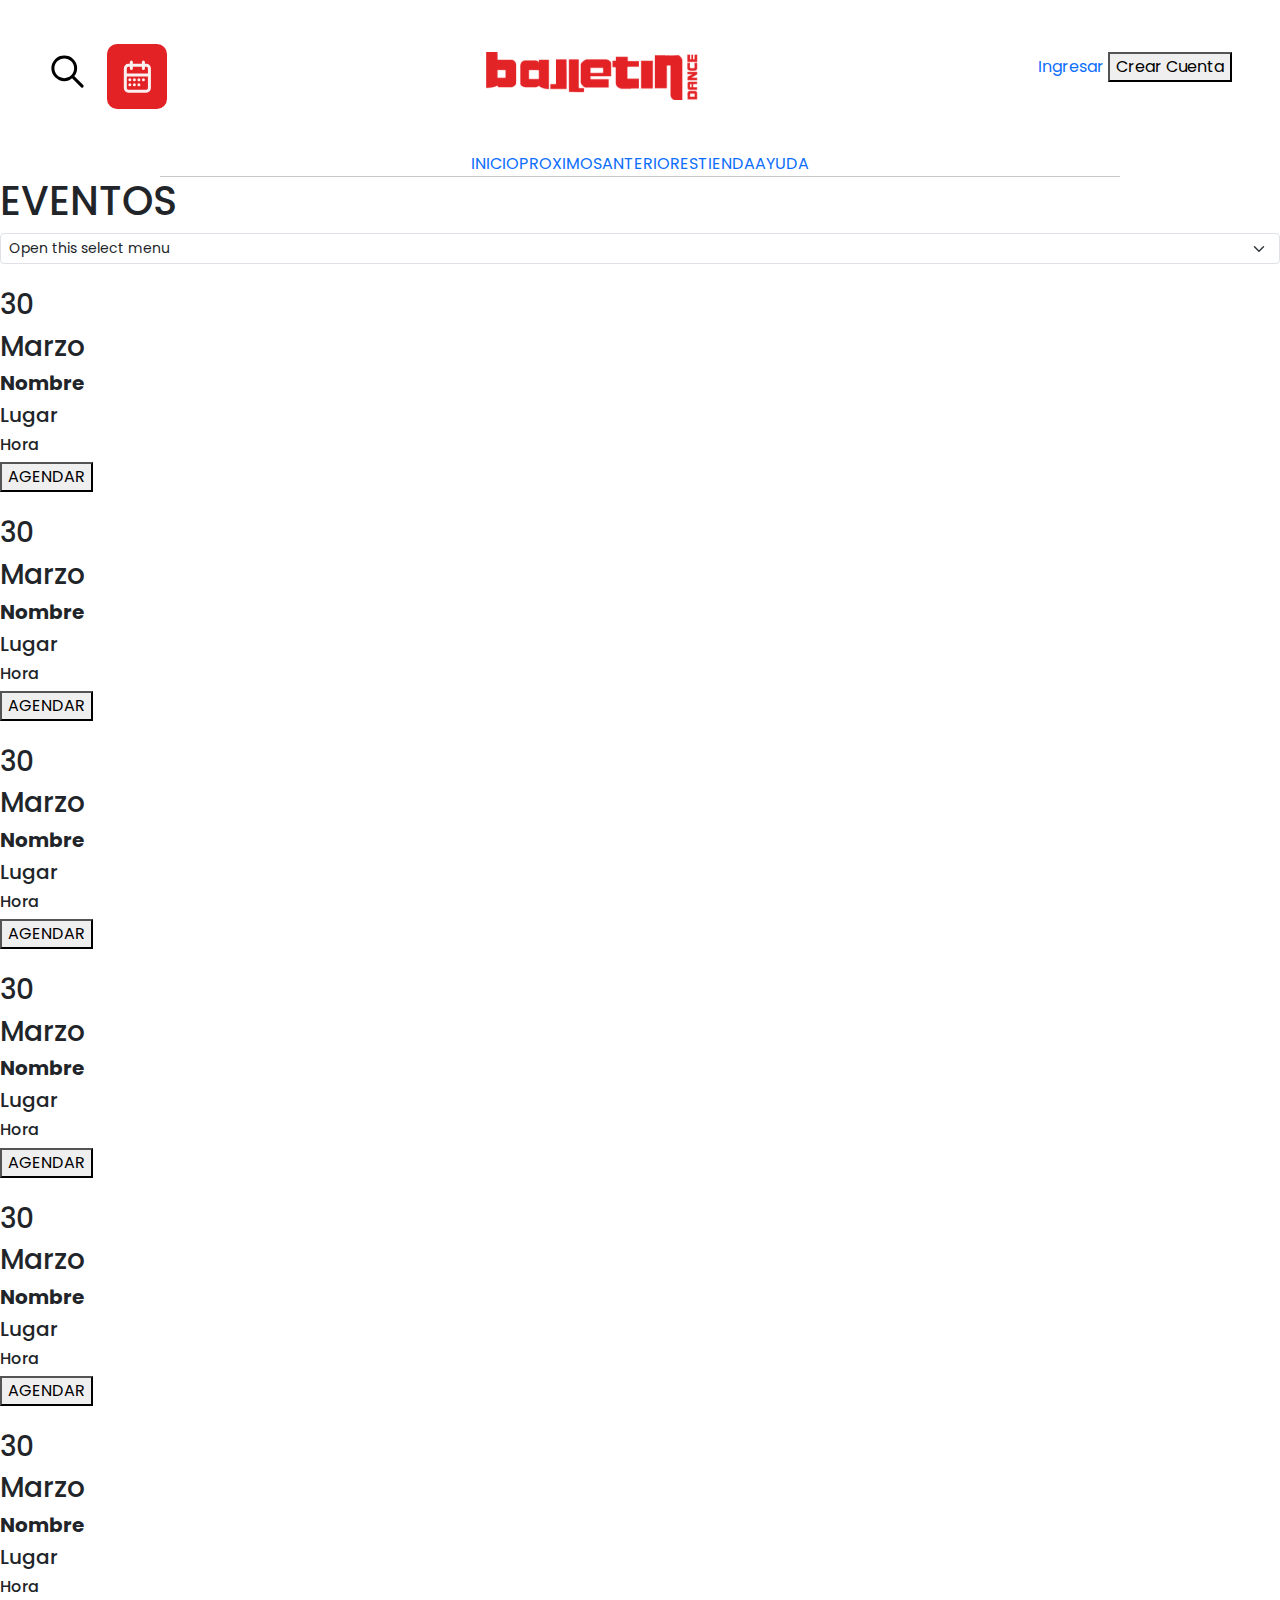
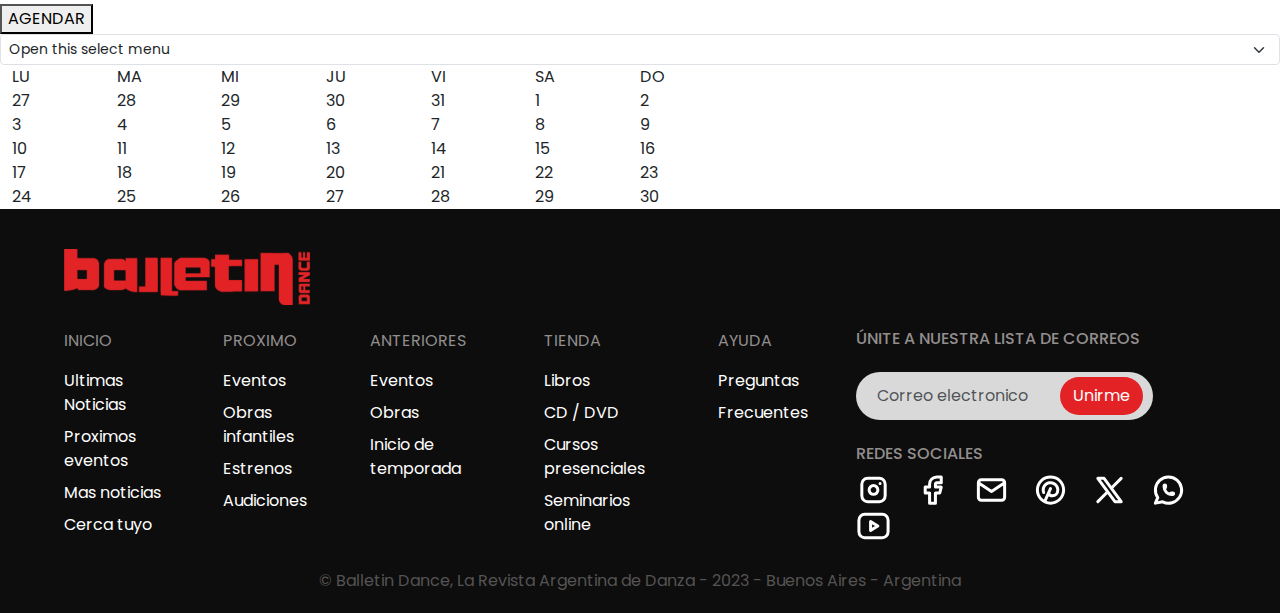
==== calendario.html @ f8c0a99b "Footer igualito, nav faltan cositas, calendario no hice nada" ====
<!doctype html>
<html lang="en">
  <head>
    <meta charset="utf-8">
    <meta name="viewport" content="width=device-width, initial-scale=1">
    <title>Balletin</title>
    <link rel="stylesheet" href="https://fonts.googleapis.com/css2?family=Material+Symbols+Outlined:opsz,wght,FILL,GRAD@24,400,0,0" />
    <link href="https://cdn.jsdelivr.net/npm/bootstrap@5.3.3/dist/css/bootstrap.min.css" rel="stylesheet" integrity="sha384-QWTKZyjpPEjISv5WaRU9OFeRpok6YctnYmDr5pNlyT2bRjXh0JMhjY6hW+ALEwIH" crossorigin="anonymous">
    <link rel="stylesheet" href="style.css">
    <link rel="preconnect" href="https://fonts.googleapis.com">
    <link rel="preconnect" href="https://fonts.gstatic.com" crossorigin>
    <link href="https://fonts.googleapis.com/css2?family=Poppins:ital,wght@0,100;0,200;0,300;0,400;0,500;0,600;0,700;0,800;0,900;1,100;1,200;1,300;1,400;1,500;1,600;1,700;1,800;1,900&display=swap" rel="stylesheet">
  </head>
  <body>
    <header class="container-fluid d-flex justify-content-between px-5 py-1">
        <div class="iconos-nav d-flex">
            <svg class="my-5" width="39" height="39" viewBox="0 0 39 39" fill="none" xmlns="http://www.w3.org/2000/svg">
                <path d="M34.125 34.125L24.375 24.375M4.875 16.25C4.875 17.7438 5.16922 19.2229 5.74087 20.603C6.31252 21.9831 7.15039 23.2371 8.20666 24.2933C9.26293 25.3496 10.5169 26.1875 11.897 26.7591C13.2771 27.3308 14.7562 27.625 16.25 27.625C17.7438 27.625 19.2229 27.3308 20.603 26.7591C21.9831 26.1875 23.2371 25.3496 24.2933 24.2933C25.3496 23.2371 26.1875 21.9831 26.7591 20.603C27.3308 19.2229 27.625 17.7438 27.625 16.25C27.625 14.7562 27.3308 13.2771 26.7591 11.897C26.1875 10.5169 25.3496 9.26293 24.2933 8.20666C23.2371 7.15039 21.9831 6.31252 20.603 5.74087C19.2229 5.16922 17.7438 4.875 16.25 4.875C14.7562 4.875 13.2771 5.16922 11.897 5.74087C10.5169 6.31252 9.26293 7.15039 8.20666 8.20666C7.15039 9.26293 6.31252 10.5169 5.74087 11.897C5.16922 13.2771 4.875 14.7562 4.875 16.25Z" stroke="black" stroke-width="3" stroke-linecap="round" stroke-linejoin="round"/>
            </svg>                
            <div class="icon-calendar m-auto p-3">
                <svg class="m-auto" width="28" height="33" viewBox="0 0 28 33" fill="none" xmlns="http://www.w3.org/2000/svg">
                    <path d="M20.4021 1.94916V8.45763M8.35019 1.94916V8.45763M2.32422 14.9661H26.4281M6.8437 19.8475H6.86328M11.3779 19.8475H11.3854M15.8974 19.8475H15.9049M20.4249 19.8475H20.4325M15.9055 24.7288H15.913M6.85841 24.7288H6.86594M11.3779 24.7288H11.3854M2.32422 8.45763C2.32422 7.59455 2.64166 6.76683 3.2067 6.15654C3.77175 5.54625 4.53811 5.2034 5.33721 5.2034H23.4151C24.2142 5.2034 24.9806 5.54625 25.5456 6.15654C26.1107 6.76683 26.4281 7.59455 26.4281 8.45763V27.9831C26.4281 28.8461 26.1107 29.6739 25.5456 30.2841C24.9806 30.8944 24.2142 31.2373 23.4151 31.2373H5.33721C4.53811 31.2373 3.77175 30.8944 3.2067 30.2841C2.64166 29.6739 2.32422 28.8461 2.32422 27.9831V8.45763Z" stroke="#FBF0F0" stroke-width="3" stroke-linecap="round" stroke-linejoin="round"/>
                </svg>   
            </div>
        </div>
        <div class="logo my-5">
            <svg width="213" height="48" viewBox="0 0 213 48" fill="none" xmlns="http://www.w3.org/2000/svg" xmlns:xlink="http://www.w3.org/1999/xlink">
                <rect width="213" height="48" fill="url(#pattern0_999_1013)"/>
                <defs>
                <pattern id="pattern0_999_1013" patternContentUnits="objectBoundingBox" width="1" height="1">
                <use xlink:href="#image0_999_1013" transform="matrix(0.000244141 0 0 0.00108337 0 -0.0785217)"/>
                </pattern>
                <image id="image0_999_1013" width="4096" height="1068" xlink:href="[data-uri]"/>
                </defs>
            </svg>                
        </div>
        <div class="Cuenta my-5">
            <a href="#" target="_blank" rel="noopener noreferrer">Ingresar</a>
            <button type="button">Crear Cuenta</button>
        </div>
    </header>
    <nav class="container d-flex justify-center">
        <div class="d-flex m-auto">
            <li><a href="#">INICIO</a></li>
            <li><a href="#">PROXIMOS</a></li>
            <li><a href="#">ANTERIORES</a></li>
            <li><a href="#">TIENDA</a></li>
            <li><a href="#">AYUDA</a></li>
        </div>
    </nav>
    <hr class="w-75 m-auto">
    <main>
        <h1>EVENTOS</h1>
        <select class="form-select form-select-sm" aria-label=".form-select-sm example">
            <option selected>Open this select menu</option>
            <option value="1">One</option>
            <option value="2">Two</option>
            <option value="3">Three</option>
        </select>
          <div class="calendario">
            <div class="img-fluid">
                <img src="" alt="">
            </div>
            <div class="fecha">
                <h3>30</h3>
                <h3>Marzo</h3>
            </div>
            <div class="obra">
                <h5><b>Nombre</b></h5>
                <h5>Lugar</h5>
                <h6>Hora</h6>
            </div>
            <button>AGENDAR</button>
          </div>
          <div class="calendario">
            <div class="img-fluid">
                <img src="" alt="">
            </div>
            <div class="fecha">
                <h3>30</h3>
                <h3>Marzo</h3>
            </div>
            <div class="obra">
                <h5><b>Nombre</b></h5>
                <h5>Lugar</h5>
                <h6>Hora</h6>
            </div>
            <button>AGENDAR</button>
          </div>
          <div class="calendario">
            <div class="img-fluid">
                <img src="" alt="">
            </div>
            <div class="fecha">
                <h3>30</h3>
                <h3>Marzo</h3>
            </div>
            <div class="obra">
                <h5><b>Nombre</b></h5>
                <h5>Lugar</h5>
                <h6>Hora</h6>
            </div>
            <button>AGENDAR</button>
          </div>
          <div class="calendario">
            <div class="img-fluid">
                <img src="" alt="">
            </div>
            <div class="fecha">
                <h3>30</h3>
                <h3>Marzo</h3>
            </div>
            <div class="obra">
                <h5><b>Nombre</b></h5>
                <h5>Lugar</h5>
                <h6>Hora</h6>
            </div>
            <button>AGENDAR</button>
          </div>
          <div class="calendario">
            <div class="img-fluid">
                <img src="" alt="">
            </div>
            <div class="fecha">
                <h3>30</h3>
                <h3>Marzo</h3>
            </div>
            <div class="obra">
                <h5><b>Nombre</b></h5>
                <h5>Lugar</h5>
                <h6>Hora</h6>
            </div>
            <button>AGENDAR</button>
          </div>
          <div class="calendario">
            <div class="img-fluid">
                <img src="" alt="">
            </div>
            <div class="fecha">
                <h3>30</h3>
                <h3>Marzo</h3>
            </div>
            <div class="obra">
                <h5><b>Nombre</b></h5>
                <h5>Lugar</h5>
                <h6>Hora</h6>
            </div>
            <button>AGENDAR</button>
          </div>
    </main> 
    <section>
        <select class="form-select form-select-sm" aria-label=".form-select-sm example">
            <option selected>Open this select menu</option>
            <option value="1">One</option>
            <option value="2">Two</option>
            <option value="3">Three</option>
        </select>
        <div class="agenda container-fluid">
            <div class="row">
                <div class="row">
                    <div class="dias col-1">LU</div>
                    <div class="dias col-1">MA</div>
                    <div class="dias col-1">MI</div>
                    <div class="dias col-1">JU</div>
                    <div class="dias col-1">VI</div>
                    <div class="dias col-1">SA</div>
                    <div class="dias col-1">DO</div>
                </div>
                <div class="row">
                    <div class="dias col-1">27</div>
                    <div class="dias col-1">28</div>
                    <div class="dias col-1">29</div>
                    <div class="dias col-1">30</div>
                    <div class="dias col-1">31</div>
                    <div class="dias col-1">1</div>
                    <div class="dias col-1">2</div>
                </div>
                <div class="row">
                    <div class="dias col-1">3</div>
                    <div class="dias col-1">4</div>
                    <div class="dias col-1">5</div>
                    <div class="dias col-1">6</div>
                    <div class="dias col-1">7</div>
                    <div class="dias col-1">8</div>
                    <div class="dias col-1">9</div>
                </div>
                <div class="row">
                    <div class="dias col-1">10</div>
                    <div class="dias col-1">11</div>
                    <div class="dias col-1">12</div>
                    <div class="dias col-1">13</div>
                    <div class="dias col-1">14</div>
                    <div class="dias col-1">15</div>
                    <div class="dias col-1">16</div>
                </div>
                <div class="row">
                    <div class="dias col-1">17</div>
                    <div class="dias col-1">18</div>
                    <div class="dias col-1">19</div>
                    <div class="dias col-1">20</div>
                    <div class="dias col-1">21</div>
                    <div class="dias col-1">22</div>
                    <div class="dias col-1">23</div>
                </div>
                <div class="row">
                    <div class="dias col-1">24</div>
                    <div class="dias col-1">25</div>
                    <div class="dias col-1">26</div>
                    <div class="dias col-1">27</div>
                    <div class="dias col-1">28</div>
                    <div class="dias col-1">29</div>
                    <div class="dias col-1">30</div>
                </div>
            </div>
        </div>
    </section>
    <footer class="">
        <div class="logo-footer ms-4"><svg width="248" height="56" viewBox="0 0 248 56" fill="none" xmlns="http://www.w3.org/2000/svg" xmlns:xlink="http://www.w3.org/1999/xlink">
            <rect width="248" height="56" fill="url(#pattern0_1022_407)"/>
            <defs>
            <pattern id="pattern0_1022_407" patternContentUnits="objectBoundingBox" width="1" height="1">
            <use xlink:href="#image0_1022_407" transform="matrix(0.000244141 0 0 0.00108119 0 -0.0773577)"/>
            </pattern>
            <image id="image0_1022_407" width="4096" height="1068" xlink:href="[data-uri]"/>
            </defs>
            </svg>
        </div>
        <div class="row ms-4 my-4">
            <div class="secciones col-8 d-flex">
                <ul class="me-5">
                    <li class="mb-3">INICIO</li>
                    <li class="mb-2"><a href="#">Ultimas Noticias</a></li>
                    <li class="mb-2"><a href="#">Proximos eventos</a></li>
                    <li class="mb-2"><a href="#">Mas noticias</a></li>
                    <li class="mb-2"><a href="#">Cerca tuyo</a></li>
                </ul>
                <ul class="me-5">
                    <li class="mb-3">PROXIMO</li>
                    <li class="mb-2"><a href="#">Eventos</a></li>
                    <li class="mb-2"><a href="#">Obras infantiles</a></li>
                    <li class="mb-2"><a href="#">Estrenos</a></li>
                    <li class="mb-2"><a href="#">Audiciones</a></li>
                </ul>
                <ul class="me-5">
                    <li class="mb-3">ANTERIORES</li>
                    <li class="mb-2"><a href="#">Eventos</a></li>
                    <li class="mb-2"><a href="#">Obras</a></li>
                    <li class="mb-2"><a href="#">Inicio de temporada</a></li>
                </ul>
                <ul class="me-5">
                    <li class="mb-3">TIENDA</li>
                    <li class="mb-2"><a href="#">Libros</a></li>
                    <li class="mb-2"><a href="#">CD / DVD</a></li>
                    <li class="mb-2"><a href="#">Cursos presenciales</a></li>
                    <li class="mb-2"><a href="#">Seminarios online</a></li>
                </ul>
                <ul class="me-5">
                    <li class="mb-3">AYUDA</li>
                    <li class="mb-2"><a href="#">Preguntas</a></li>
                    <li class="mb-2"><a href="#">Frecuentes</a></li>
                </ul>
            </div>
            <div class="correo col-4 p-0">
                <div class="input">
                    <h6>ÚNITE A NUESTRA LISTA DE CORREOS</h6>
                    <div class="input-group my-4 rounded-pill w-75">
                        <input type="text" class="form-control rounded-pill px-3" placeholder="Correo electronico" aria-label="Recipient's username" aria-describedby="button-addon2">
                        <button class="btn rounded-pill" type="button" id="button-addon2">Unirme</button>
                    </div>
                </div>
                <div class="redes">
                    <h6>REDES SOCIALES</h6>
                    <svg width="35" height="36" viewBox="0 0 35 36" fill="none" xmlns="http://www.w3.org/2000/svg">
                        <path d="M24.0622 11.4374V11.452M5.83301 12.1666C5.83301 10.6195 6.44759 9.13576 7.54155 8.0418C8.63551 6.94783 10.1192 6.33325 11.6663 6.33325H23.333C24.8801 6.33325 26.3638 6.94783 27.4578 8.0418C28.5518 9.13576 29.1663 10.6195 29.1663 12.1666V23.8333C29.1663 25.3803 28.5518 26.8641 27.4578 27.958C26.3638 29.052 24.8801 29.6666 23.333 29.6666H11.6663C10.1192 29.6666 8.63551 29.052 7.54155 27.958C6.44759 26.8641 5.83301 25.3803 5.83301 23.8333V12.1666ZM13.1247 17.9999C13.1247 19.1602 13.5856 20.273 14.4061 21.0935C15.2266 21.914 16.3394 22.3749 17.4997 22.3749C18.66 22.3749 19.7728 21.914 20.5933 21.0935C21.4137 20.273 21.8747 19.1602 21.8747 17.9999C21.8747 16.8396 21.4137 15.7268 20.5933 14.9063C19.7728 14.0859 18.66 13.6249 17.4997 13.6249C16.3394 13.6249 15.2266 14.0859 14.4061 14.9063C13.5856 15.7268 13.1247 16.8396 13.1247 17.9999Z" stroke="white" stroke-width="3" stroke-linecap="round" stroke-linejoin="round"/>
                    </svg>
                    <svg width="35" height="36" viewBox="0 0 35 36" fill="none" xmlns="http://www.w3.org/2000/svg">
                            <path d="M10.208 15.0833V20.9167H14.583V31.125H20.4163V20.9167H24.7913L26.2497 15.0833H20.4163V12.1667C20.4163 11.7799 20.57 11.409 20.8435 11.1355C21.117 10.862 21.4879 10.7083 21.8747 10.7083H26.2497V4.875H21.8747C19.9408 4.875 18.0861 5.64323 16.7187 7.01068C15.3512 8.37813 14.583 10.2328 14.583 12.1667V15.0833H10.208Z" stroke="white" stroke-width="3" stroke-linecap="round" stroke-linejoin="round"/>
                    </svg>
                    <svg width="35" height="36" viewBox="0 0 35 36" fill="none" xmlns="http://www.w3.org/2000/svg">
                        <path d="M4.375 10.7084C4.375 9.93487 4.68229 9.193 5.22927 8.64602C5.77625 8.09904 6.51812 7.79175 7.29167 7.79175H27.7083C28.4819 7.79175 29.2237 8.09904 29.7707 8.64602C30.3177 9.193 30.625 9.93487 30.625 10.7084M4.375 10.7084V25.2917C4.375 26.0653 4.68229 26.8072 5.22927 27.3541C5.77625 27.9011 6.51812 28.2084 7.29167 28.2084H27.7083C28.4819 28.2084 29.2237 27.9011 29.7707 27.3541C30.3177 26.8072 30.625 26.0653 30.625 25.2917V10.7084M4.375 10.7084L17.5 19.4584L30.625 10.7084" stroke="white" stroke-width="3" stroke-linecap="round" stroke-linejoin="round"/>
                    </svg>         
                    <svg width="35" height="36" viewBox="0 0 35 36" fill="none" xmlns="http://www.w3.org/2000/svg">
                        <path d="M11.6667 29.6667L17.5 16.5417M15.6042 20.9167C16.2415 22.7585 17.6896 23.8333 19.3229 23.8333C22.3431 23.8333 24.7917 21.5671 24.7917 18C24.7929 16.9352 24.5609 15.883 24.112 14.9174C23.6631 13.9518 23.0081 13.0963 22.1932 12.4109C21.3782 11.7255 20.423 11.227 19.3948 10.9503C18.3665 10.6736 17.2901 10.6254 16.2413 10.8093C15.1924 10.9931 14.1965 11.4044 13.3237 12.0143C12.4508 12.6242 11.7221 13.4178 11.1888 14.3395C10.6555 15.2612 10.3305 16.2884 10.2367 17.3491C10.1429 18.4099 10.2825 19.4782 10.6458 20.4792M4.375 18C4.375 19.7236 4.71449 21.4303 5.37408 23.0227C6.03367 24.6151 7.00045 26.062 8.21922 27.2808C9.43799 28.4995 10.8849 29.4663 12.4773 30.1259C14.0697 30.7855 15.7764 31.125 17.5 31.125C19.2236 31.125 20.9303 30.7855 22.5227 30.1259C24.1151 29.4663 25.562 28.4995 26.7808 27.2808C27.9995 26.062 28.9663 24.6151 29.6259 23.0227C30.2855 21.4303 30.625 19.7236 30.625 18C30.625 16.2764 30.2855 14.5697 29.6259 12.9773C28.9663 11.3849 27.9995 9.93799 26.7808 8.71922C25.562 7.50045 24.1151 6.53367 22.5227 5.87408C20.9303 5.21449 19.2236 4.875 17.5 4.875C15.7764 4.875 14.0697 5.21449 12.4773 5.87408C10.8849 6.53367 9.43799 7.50045 8.21922 8.71922C7.00045 9.93799 6.03367 11.3849 5.37408 12.9773C4.71449 14.5697 4.375 16.2764 4.375 18Z" stroke="white" stroke-width="3" stroke-linecap="round" stroke-linejoin="round"/>
                    </svg>
                    <svg width="35" height="36" viewBox="0 0 35 36" fill="none" xmlns="http://www.w3.org/2000/svg">
                        <path d="M5.83301 29.6666L15.703 19.7966M19.2905 16.2091L29.1663 6.33325M5.83301 6.33325L22.9436 29.6666H29.1663L12.0557 6.33325H5.83301Z" stroke="white" stroke-width="3" stroke-linecap="round" stroke-linejoin="round"/>
                    </svg>
                    <svg width="35" height="36" viewBox="0 0 35 36" fill="none" xmlns="http://www.w3.org/2000/svg">
                        <path d="M13.125 15.0834C13.125 15.2768 13.2018 15.4623 13.3386 15.599C13.4753 15.7358 13.6608 15.8126 13.8542 15.8126C14.0476 15.8126 14.233 15.7358 14.3698 15.599C14.5065 15.4623 14.5833 15.2768 14.5833 15.0834V13.6251C14.5833 13.4317 14.5065 13.2462 14.3698 13.1095C14.233 12.9727 14.0476 12.8959 13.8542 12.8959C13.6608 12.8959 13.4753 12.9727 13.3386 13.1095C13.2018 13.2462 13.125 13.4317 13.125 13.6251V15.0834ZM13.125 15.0834C13.125 17.0173 13.8932 18.872 15.2607 20.2394C16.6281 21.6069 18.4828 22.3751 20.4167 22.3751M20.4167 22.3751H21.875C22.0684 22.3751 22.2539 22.2983 22.3906 22.1615C22.5273 22.0248 22.6042 21.8393 22.6042 21.6459C22.6042 21.4525 22.5273 21.2671 22.3906 21.1303C22.2539 20.9936 22.0684 20.9168 21.875 20.9168H20.4167C20.2233 20.9168 20.0378 20.9936 19.9011 21.1303C19.7643 21.2671 19.6875 21.4525 19.6875 21.6459C19.6875 21.8393 19.7643 22.0248 19.9011 22.1615C20.0378 22.2983 20.2233 22.3751 20.4167 22.3751ZM4.375 31.1251L6.78125 25.5834C4.94034 22.9701 4.11639 19.7749 4.46402 16.5973C4.81166 13.4197 6.30698 10.4782 8.66937 8.32476C11.0318 6.17136 14.0988 4.95411 17.2949 4.90144C20.4911 4.84877 23.5965 5.96432 26.0286 8.03871C28.4607 10.1131 30.0521 13.0038 30.5042 16.1682C30.9564 19.3326 30.2381 22.5533 28.4843 25.2258C26.7305 27.8982 24.0617 29.8388 20.9787 30.6833C17.8957 31.5278 14.6105 31.2182 11.7396 29.8126L4.375 31.1251Z" stroke="white" stroke-width="3" stroke-linecap="round" stroke-linejoin="round"/>
                    </svg>  
                    <svg width="35" height="36" viewBox="0 0 35 36" fill="none" xmlns="http://www.w3.org/2000/svg">
                        <path d="M2.91797 12.1666C2.91797 10.6195 3.53255 9.13576 4.62651 8.0418C5.72047 6.94783 7.20421 6.33325 8.7513 6.33325H26.2513C27.7984 6.33325 29.2821 6.94783 30.3761 8.0418C31.4701 9.13576 32.0846 10.6195 32.0846 12.1666V23.8333C32.0846 25.3803 31.4701 26.8641 30.3761 27.958C29.2821 29.052 27.7984 29.6666 26.2513 29.6666H8.7513C7.20421 29.6666 5.72047 29.052 4.62651 27.958C3.53255 26.8641 2.91797 25.3803 2.91797 23.8333V12.1666Z" stroke="white" stroke-width="3" stroke-linecap="round" stroke-linejoin="round"/>
                        <path d="M14.5846 13.6249L21.8763 17.9999L14.5846 22.3749V13.6249Z" stroke="white" stroke-width="3" stroke-linecap="round" stroke-linejoin="round"/>
                    </svg>                                  
                </div>
            </div>
        </div>
        <p class="text-center">© Balletin Dance, La Revista Argentina de Danza - 2023 - Buenos Aires - Argentina</p>
    </footer>
    <script src="https://cdn.jsdelivr.net/npm/bootstrap@5.3.3/dist/js/bootstrap.bundle.min.js" integrity="sha384-YvpcrYf0tY3lHB60NNkmXc5s9fDVZLESaAA55NDzOxhy9GkcIdslK1eN7N6jIeHz" crossorigin="anonymous"></script>
  </body>
</html>
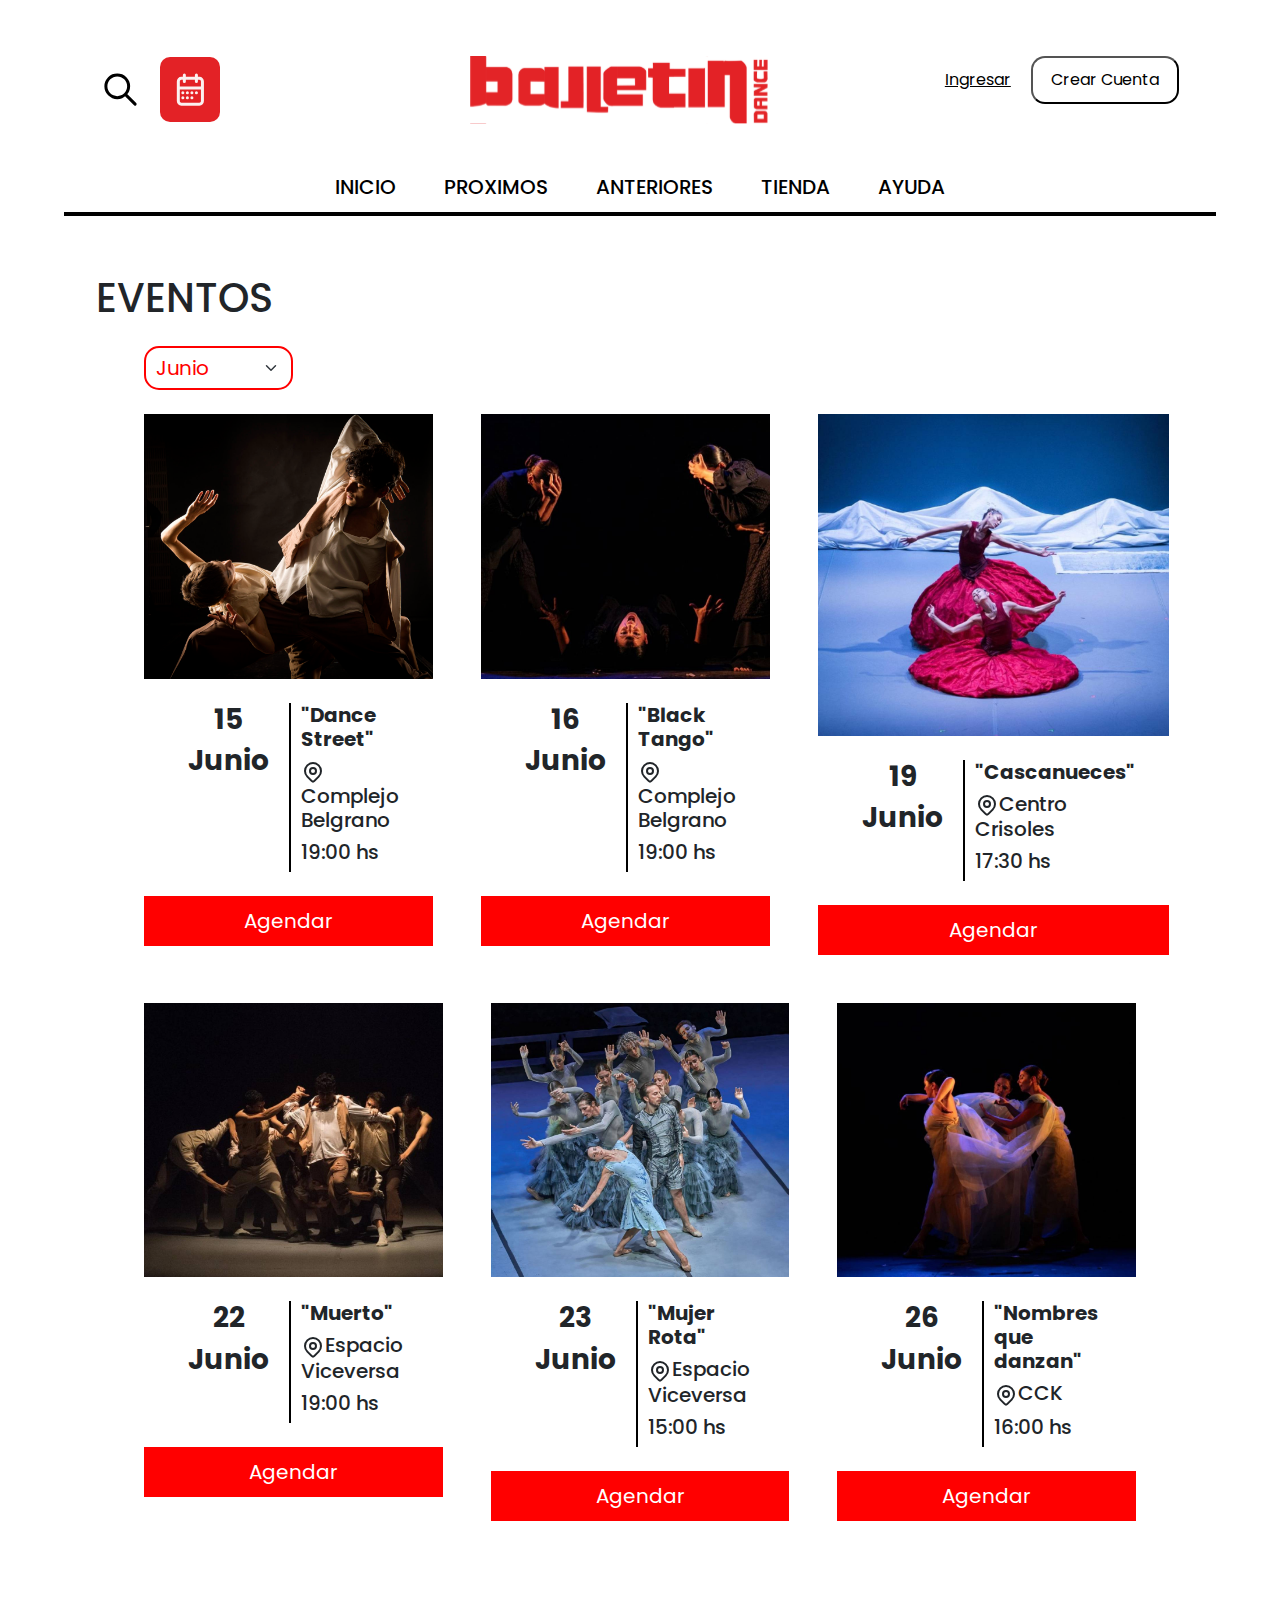
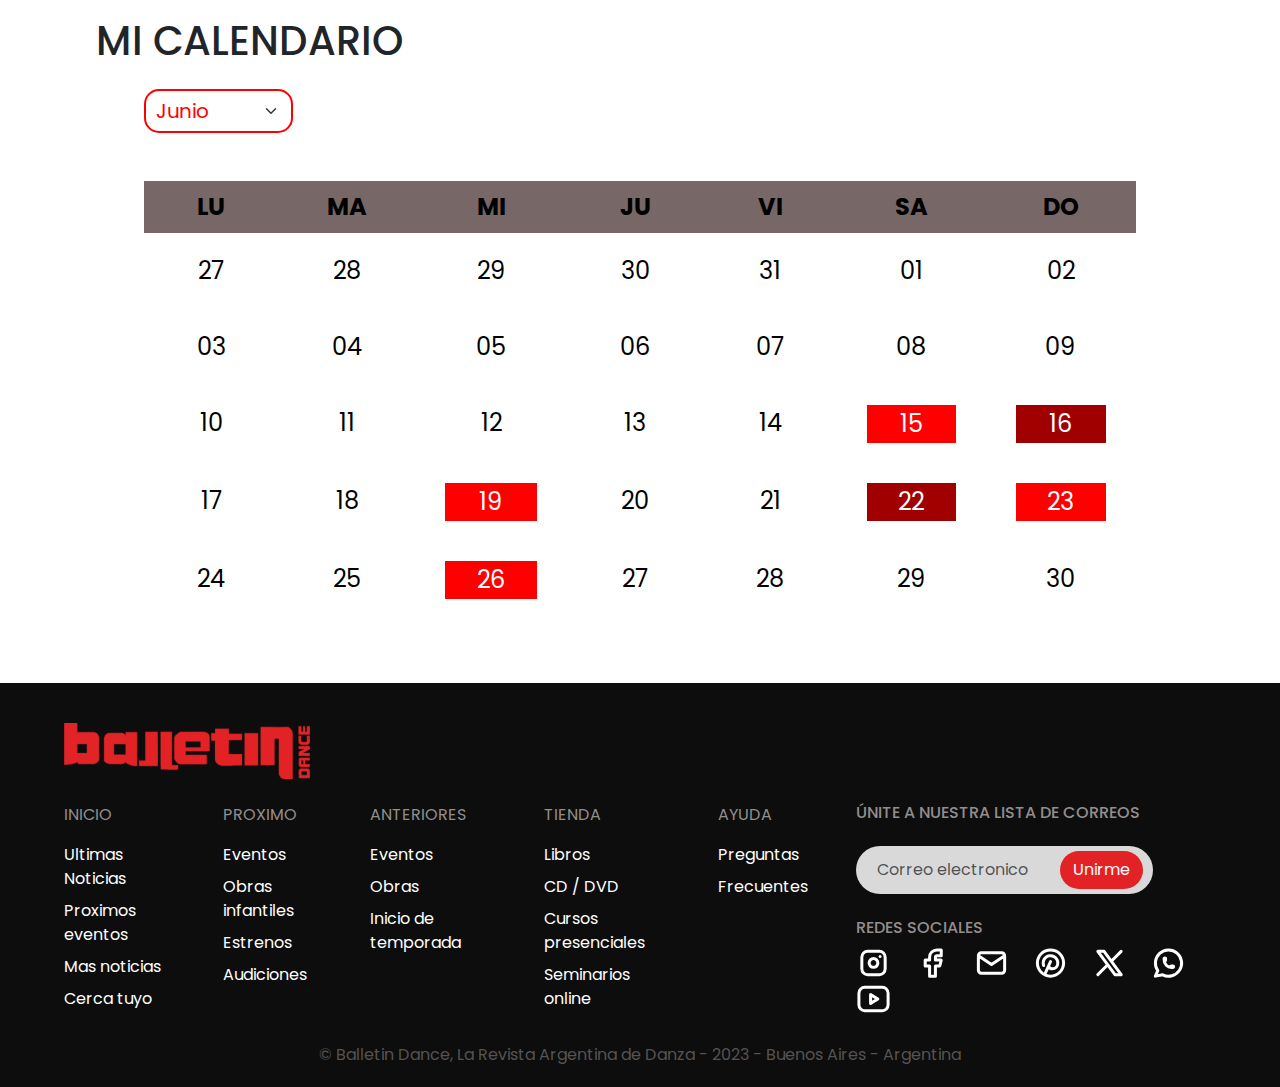
==== commit fda3e258: "a" ====
--- a/calendario.html
+++ b/calendario.html
@@ -12,19 +12,23 @@
     <link href="https://fonts.googleapis.com/css2?family=Poppins:ital,wght@0,100;0,200;0,300;0,400;0,500;0,600;0,700;0,800;0,900;1,100;1,200;1,300;1,400;1,500;1,600;1,700;1,800;1,900&display=swap" rel="stylesheet">
   </head>
   <body>
-    <header class="container-fluid d-flex justify-content-between px-5 py-1">
-        <div class="iconos-nav d-flex">
-            <svg class="my-5" width="39" height="39" viewBox="0 0 39 39" fill="none" xmlns="http://www.w3.org/2000/svg">
-                <path d="M34.125 34.125L24.375 24.375M4.875 16.25C4.875 17.7438 5.16922 19.2229 5.74087 20.603C6.31252 21.9831 7.15039 23.2371 8.20666 24.2933C9.26293 25.3496 10.5169 26.1875 11.897 26.7591C13.2771 27.3308 14.7562 27.625 16.25 27.625C17.7438 27.625 19.2229 27.3308 20.603 26.7591C21.9831 26.1875 23.2371 25.3496 24.2933 24.2933C25.3496 23.2371 26.1875 21.9831 26.7591 20.603C27.3308 19.2229 27.625 17.7438 27.625 16.25C27.625 14.7562 27.3308 13.2771 26.7591 11.897C26.1875 10.5169 25.3496 9.26293 24.2933 8.20666C23.2371 7.15039 21.9831 6.31252 20.603 5.74087C19.2229 5.16922 17.7438 4.875 16.25 4.875C14.7562 4.875 13.2771 5.16922 11.897 5.74087C10.5169 6.31252 9.26293 7.15039 8.20666 8.20666C7.15039 9.26293 6.31252 10.5169 5.74087 11.897C5.16922 13.2771 4.875 14.7562 4.875 16.25Z" stroke="black" stroke-width="3" stroke-linecap="round" stroke-linejoin="round"/>
-            </svg>                
+    <header class="container-fluid">
+        <div class="container-fluid d-flex justify-content-around mt-2">
+            <div class="iconos-nav d-flex">
+            <div class="py-3 m-auto">
+                <svg width="39" height="39" viewBox="0 0 39 39" fill="none" xmlns="http://www.w3.org/2000/svg">
+                    <path d="M34.125 34.125L24.375 24.375M4.875 16.25C4.875 17.7438 5.16922 19.2229 5.74087 20.603C6.31252 21.9831 7.15039 23.2371 8.20666 24.2933C9.26293 25.3496 10.5169 26.1875 11.897 26.7591C13.2771 27.3308 14.7562 27.625 16.25 27.625C17.7438 27.625 19.2229 27.3308 20.603 26.7591C21.9831 26.1875 23.2371 25.3496 24.2933 24.2933C25.3496 23.2371 26.1875 21.9831 26.7591 20.603C27.3308 19.2229 27.625 17.7438 27.625 16.25C27.625 14.7562 27.3308 13.2771 26.7591 11.897C26.1875 10.5169 25.3496 9.26293 24.2933 8.20666C23.2371 7.15039 21.9831 6.31252 20.603 5.74087C19.2229 5.16922 17.7438 4.875 16.25 4.875C14.7562 4.875 13.2771 5.16922 11.897 5.74087C10.5169 6.31252 9.26293 7.15039 8.20666 8.20666C7.15039 9.26293 6.31252 10.5169 5.74087 11.897C5.16922 13.2771 4.875 14.7562 4.875 16.25Z" stroke="black" stroke-width="3" stroke-linecap="round" stroke-linejoin="round"/>
+                </svg>     
+            </div>
+                       
             <div class="icon-calendar m-auto p-3">
                 <svg class="m-auto" width="28" height="33" viewBox="0 0 28 33" fill="none" xmlns="http://www.w3.org/2000/svg">
                     <path d="M20.4021 1.94916V8.45763M8.35019 1.94916V8.45763M2.32422 14.9661H26.4281M6.8437 19.8475H6.86328M11.3779 19.8475H11.3854M15.8974 19.8475H15.9049M20.4249 19.8475H20.4325M15.9055 24.7288H15.913M6.85841 24.7288H6.86594M11.3779 24.7288H11.3854M2.32422 8.45763C2.32422 7.59455 2.64166 6.76683 3.2067 6.15654C3.77175 5.54625 4.53811 5.2034 5.33721 5.2034H23.4151C24.2142 5.2034 24.9806 5.54625 25.5456 6.15654C26.1107 6.76683 26.4281 7.59455 26.4281 8.45763V27.9831C26.4281 28.8461 26.1107 29.6739 25.5456 30.2841C24.9806 30.8944 24.2142 31.2373 23.4151 31.2373H5.33721C4.53811 31.2373 3.77175 30.8944 3.2067 30.2841C2.64166 29.6739 2.32422 28.8461 2.32422 27.9831V8.45763Z" stroke="#FBF0F0" stroke-width="3" stroke-linecap="round" stroke-linejoin="round"/>
                 </svg>   
             </div>
-        </div>
-        <div class="logo my-5">
-            <svg width="213" height="48" viewBox="0 0 213 48" fill="none" xmlns="http://www.w3.org/2000/svg" xmlns:xlink="http://www.w3.org/1999/xlink">
+            </div>
+            <div class="logo ms-5 ps-5 my-5">
+            <svg width="300" height="67.61" viewBox="0 0 213 48" fill="none" xmlns="http://www.w3.org/2000/svg" xmlns:xlink="http://www.w3.org/1999/xlink">
                 <rect width="213" height="48" fill="url(#pattern0_999_1013)"/>
                 <defs>
                 <pattern id="pattern0_999_1013" patternContentUnits="objectBoundingBox" width="1" height="1">
@@ -33,185 +37,219 @@
                 <image id="image0_999_1013" width="4096" height="1068" xlink:href="[data-uri]"/>
                 </defs>
             </svg>                
-        </div>
-        <div class="Cuenta my-5">
-            <a href="#" target="_blank" rel="noopener noreferrer">Ingresar</a>
+            </div>
+            <div class="cuenta my-5">
+            <a class="me-3" href="#" target="_blank" rel="noopener noreferrer">Ingresar</a>
             <button type="button">Crear Cuenta</button>
-        </div>
+            </div>
+        </div>
+
     </header>
-    <nav class="container d-flex justify-center">
-        <div class="d-flex m-auto">
-            <li><a href="#">INICIO</a></li>
-            <li><a href="#">PROXIMOS</a></li>
-            <li><a href="#">ANTERIORES</a></li>
-            <li><a href="#">TIENDA</a></li>
-            <li><a href="#">AYUDA</a></li>
+    <nav class="d-flex justify-content-center">
+        <div class="d-flex justify-content-center fs-5">
+            <li class="mx-4"><a href="#">INICIO</a></li>
+            <li class="mx-4"><a href="#">PROXIMOS</a></li>
+            <li class="mx-4"><a href="#">ANTERIORES</a></li>
+            <li class="mx-4"><a href="#">TIENDA</a></li>
+            <li class="mx-4"><a href="#">AYUDA</a></li>
         </div>
     </nav>
-    <hr class="w-75 m-auto">
-    <main>
-        <h1>EVENTOS</h1>
-        <select class="form-select form-select-sm" aria-label=".form-select-sm example">
-            <option selected>Open this select menu</option>
-            <option value="1">One</option>
-            <option value="2">Two</option>
-            <option value="3">Three</option>
-        </select>
-          <div class="calendario">
-            <div class="img-fluid">
-                <img src="" alt="">
-            </div>
-            <div class="fecha">
-                <h3>30</h3>
-                <h3>Marzo</h3>
-            </div>
-            <div class="obra">
-                <h5><b>Nombre</b></h5>
-                <h5>Lugar</h5>
-                <h6>Hora</h6>
-            </div>
-            <button>AGENDAR</button>
-          </div>
-          <div class="calendario">
-            <div class="img-fluid">
-                <img src="" alt="">
-            </div>
-            <div class="fecha">
-                <h3>30</h3>
-                <h3>Marzo</h3>
-            </div>
-            <div class="obra">
-                <h5><b>Nombre</b></h5>
-                <h5>Lugar</h5>
-                <h6>Hora</h6>
-            </div>
-            <button>AGENDAR</button>
-          </div>
-          <div class="calendario">
-            <div class="img-fluid">
-                <img src="" alt="">
-            </div>
-            <div class="fecha">
-                <h3>30</h3>
-                <h3>Marzo</h3>
-            </div>
-            <div class="obra">
-                <h5><b>Nombre</b></h5>
-                <h5>Lugar</h5>
-                <h6>Hora</h6>
-            </div>
-            <button>AGENDAR</button>
-          </div>
-          <div class="calendario">
-            <div class="img-fluid">
-                <img src="" alt="">
-            </div>
-            <div class="fecha">
-                <h3>30</h3>
-                <h3>Marzo</h3>
-            </div>
-            <div class="obra">
-                <h5><b>Nombre</b></h5>
-                <h5>Lugar</h5>
-                <h6>Hora</h6>
-            </div>
-            <button>AGENDAR</button>
-          </div>
-          <div class="calendario">
-            <div class="img-fluid">
-                <img src="" alt="">
-            </div>
-            <div class="fecha">
-                <h3>30</h3>
-                <h3>Marzo</h3>
-            </div>
-            <div class="obra">
-                <h5><b>Nombre</b></h5>
-                <h5>Lugar</h5>
-                <h6>Hora</h6>
-            </div>
-            <button>AGENDAR</button>
-          </div>
-          <div class="calendario">
-            <div class="img-fluid">
-                <img src="" alt="">
-            </div>
-            <div class="fecha">
-                <h3>30</h3>
-                <h3>Marzo</h3>
-            </div>
-            <div class="obra">
-                <h5><b>Nombre</b></h5>
-                <h5>Lugar</h5>
-                <h6>Hora</h6>
-            </div>
-            <button>AGENDAR</button>
-          </div>
+    <hr>
+    <main  class="p-5">
+        <div class="px-5">
+            <h1 class="fs-1">EVENTOS</h1>
+            <div class="px-5">
+                <select class="form-select form-select-sm my-4 fs-5" aria-label=".form-select-sm example">
+                <option selected>Junio</option>
+                <option value="1">Julio</option>
+                <option value="2">Agosto</option>
+                <option value="3">Septiembre</option>
+                </select>
+            </div>
+            
+            <div class=" container-fluid px-5">
+                <div class="d-flex justify-content-between">
+                    <div class="calendario">
+                        <div class="img-fluid w-100">
+                            <img class="w-100" src="assets/cronograma2.jpg" alt="">
+                        </div>
+                        <div class="d-flex px-4 py-4 justify-content-center">
+                            <div class="fecha text-center">
+                                <h3 class="fs-3"><b>15</b></h3>
+                                <h3 class="fs-3"><b>Junio</b></h3>
+                            </div>
+                            <div class="obra">
+                                <h5 class="fs-5"><b>"Dance Street"</b></h5>
+                                <h5 class="fs-5"><svg class="m-0" xmlns="http://www.w3.org/2000/svg" width="24" height="24" viewBox="0 0 24 24" fill="none" stroke="currentColor" stroke-width="2" stroke-linecap="round" stroke-linejoin="round" class="icon icon-tabler icons-tabler-outline icon-tabler-map-pin"><path stroke="none" d="M0 0h24v24H0z" fill="none"/><path d="M9 11a3 3 0 1 0 6 0a3 3 0 0 0 -6 0" /><path d="M17.657 16.657l-4.243 4.243a2 2 0 0 1 -2.827 0l-4.244 -4.243a8 8 0 1 1 11.314 0z" /></svg> Complejo Belgrano</h5>
+                                <h6 class="fs-5">19:00 hs</h6>
+                            </div>
+                        </div>
+                        <button class="fs-5 red" onclick="agendar()">Agendar</button>
+                    </div>
+                    <div class="calendario mx-5">
+                        <div class="img-fluid w-100">
+                            <img class="w-100" src="assets/cronograma1.jpg" alt="">
+                        </div>
+                        <div class="d-flex px-4 py-4 justify-content-center">
+                            <div class="fecha text-center">
+                                <h3 class="fs-3"><b>16</b></h3>
+                                <h3 class="fs-3"><b>Junio</b></h3>
+                            </div>
+                            <div class="obra">
+                                <h5 class="fs-5"><b>"Black Tango"</b></h5>
+                                <h5 class="fs-5"><svg class="m-0"  xmlns="http://www.w3.org/2000/svg"  width="24"  height="24"  viewBox="0 0 24 24"  fill="none"  stroke="currentColor"  stroke-width="2"  stroke-linecap="round"  stroke-linejoin="round"  class="icon icon-tabler icons-tabler-outline icon-tabler-map-pin"><path stroke="none" d="M0 0h24v24H0z" fill="none"/><path d="M9 11a3 3 0 1 0 6 0a3 3 0 0 0 -6 0" /><path d="M17.657 16.657l-4.243 4.243a2 2 0 0 1 -2.827 0l-4.244 -4.243a8 8 0 1 1 11.314 0z" /></svg> Complejo Belgrano</h5>
+                                <h6 class="fs-5">19:00 hs</h6>
+                            </div>
+                        </div>
+                        <button class="fs-5 rojo">Agendar</button>
+                    </div>
+                    <div class="calendario">
+                        <div class="img-fluid w-100">
+                            <img class="w-100" src="assets/img11.jpg" alt="">
+                        </div>
+                        <div class="d-flex px-4 py-4 justify-content-center">
+                            <div class="fecha text-center">
+                                <h3 class="fs-3"><b>19</b></h3>
+                                <h3 class="fs-3"><b>Junio</b></h3>
+                            </div>
+                            <div class="obra">
+                                <h5 class="fs-5"><b>"Cascanueces"</b></h5>
+                                <h5 class="fs-5"><svg class="m-0"  xmlns="http://www.w3.org/2000/svg"  width="24"  height="24"  viewBox="0 0 24 24"  fill="none"  stroke="currentColor"  stroke-width="2"  stroke-linecap="round"  stroke-linejoin="round"  class="icon icon-tabler icons-tabler-outline icon-tabler-map-pin"><path stroke="none" d="M0 0h24v24H0z" fill="none"/><path d="M9 11a3 3 0 1 0 6 0a3 3 0 0 0 -6 0" /><path d="M17.657 16.657l-4.243 4.243a2 2 0 0 1 -2.827 0l-4.244 -4.243a8 8 0 1 1 11.314 0z" /></svg>Centro Crisoles</h5>
+                                <h6 class="fs-5">17:30 hs</h6>
+                            </div>
+                        </div>
+                        <button class="fs-5 rojo" >Agendar</button>
+                    </div>
+                </div>
+                <div class="d-flex justify-content-between mt-5">
+                    <div class="calendario">
+                        <div class="img-fluid w-100">
+                            <img class="w-100" src="assets/img09.jpg" alt="">
+                        </div>
+                        <div class="d-flex px-4 py-4 justify-content-center">
+                            <div class="fecha text-center">
+                                <h3 class="fs-3"><b>22</b></h3>
+                                <h3 class="fs-3"><b>Junio</b></h3>
+                            </div>
+                            <div class="obra">
+                                <h5 class="fs-5"><b>"Muerto"</b></h5>
+                                <h5 class="fs-5"><svg class="m-0"  xmlns="http://www.w3.org/2000/svg"  width="24"  height="24"  viewBox="0 0 24 24"  fill="none"  stroke="currentColor"  stroke-width="2"  stroke-linecap="round"  stroke-linejoin="round"  class="icon icon-tabler icons-tabler-outline icon-tabler-map-pin"><path stroke="none" d="M0 0h24v24H0z" fill="none"/><path d="M9 11a3 3 0 1 0 6 0a3 3 0 0 0 -6 0" /><path d="M17.657 16.657l-4.243 4.243a2 2 0 0 1 -2.827 0l-4.244 -4.243a8 8 0 1 1 11.314 0z" /></svg>Espacio Viceversa</h5>
+                                <h6 class="fs-5">19:00 hs</h6>
+                            </div>
+                        </div>
+                        <button class="fs-5 rojo">Agendar</button>
+                    </div>
+                    <div class="calendario mx-5">
+                        <div class="img-fluid w-100">
+                            <img class="w-100" src="assets/img07.jpg" alt="">
+                        </div>
+                        <div class="d-flex px-4 py-4 justify-content-center">
+                            <div class="fecha text-center">
+                                <h3 class="fs-3"><b>23</b></h3>
+                                <h3 class="fs-3"><b>Junio</b></h3>
+                            </div>
+                            <div class="obra">
+                                <h5 class="fs-5"><b>"Mujer Rota"</b></h5>
+                                <h5 class="fs-5"><svg class="m-0"  xmlns="http://www.w3.org/2000/svg"  width="24"  height="24"  viewBox="0 0 24 24"  fill="none"  stroke="currentColor"  stroke-width="2"  stroke-linecap="round"  stroke-linejoin="round"  class="icon icon-tabler icons-tabler-outline icon-tabler-map-pin"><path stroke="none" d="M0 0h24v24H0z" fill="none"/><path d="M9 11a3 3 0 1 0 6 0a3 3 0 0 0 -6 0" /><path d="M17.657 16.657l-4.243 4.243a2 2 0 0 1 -2.827 0l-4.244 -4.243a8 8 0 1 1 11.314 0z" /></svg>Espacio Viceversa</h5>
+                                <h6 class="fs-5">15:00 hs</h6>
+                            </div>
+                        </div>
+                        <button class="fs-5 rojo">Agendar</button>
+                    </div>
+                    <div class="calendario">
+                        <div class="img-fluid w-100">
+                            <img class="w-100" src="assets/img08.jpg" alt="">
+                        </div>
+                        <div class="d-flex px-4 py-4 justify-content-center">
+                            <div class="fecha text-center">
+                                <h3 class="fs-3"><b>26</b></h3>
+                                <h3 class="fs-3"><b>Junio</b></h3>
+                            </div>
+                            <div class="obra">
+                                <h5 class="fs-5"><b>"Nombres que danzan"</b></h5>
+                                <h5 class="fs-5"><svg class="m-0"  xmlns="http://www.w3.org/2000/svg"  width="24"  height="24"  viewBox="0 0 24 24"  fill="none"  stroke="currentColor"  stroke-width="2"  stroke-linecap="round"  stroke-linejoin="round"  class="icon icon-tabler icons-tabler-outline icon-tabler-map-pin"><path stroke="none" d="M0 0h24v24H0z" fill="none"/><path d="M9 11a3 3 0 1 0 6 0a3 3 0 0 0 -6 0" /><path d="M17.657 16.657l-4.243 4.243a2 2 0 0 1 -2.827 0l-4.244 -4.243a8 8 0 1 1 11.314 0z" /></svg>CCK</h5>
+                                <h6 class="fs-5">16:00 hs</h6>
+                            </div>
+                        </div>
+                        <button class="fs-5 rojo">Agendar</button>
+                    </div>
+                </div>
+            </div>
+        </div>
     </main> 
-    <section>
-        <select class="form-select form-select-sm" aria-label=".form-select-sm example">
-            <option selected>Open this select menu</option>
-            <option value="1">One</option>
-            <option value="2">Two</option>
-            <option value="3">Three</option>
-        </select>
-        <div class="agenda container-fluid">
-            <div class="row">
-                <div class="row">
-                    <div class="dias col-1">LU</div>
-                    <div class="dias col-1">MA</div>
-                    <div class="dias col-1">MI</div>
-                    <div class="dias col-1">JU</div>
-                    <div class="dias col-1">VI</div>
-                    <div class="dias col-1">SA</div>
-                    <div class="dias col-1">DO</div>
-                </div>
-                <div class="row">
-                    <div class="dias col-1">27</div>
-                    <div class="dias col-1">28</div>
-                    <div class="dias col-1">29</div>
-                    <div class="dias col-1">30</div>
-                    <div class="dias col-1">31</div>
-                    <div class="dias col-1">1</div>
-                    <div class="dias col-1">2</div>
-                </div>
-                <div class="row">
-                    <div class="dias col-1">3</div>
-                    <div class="dias col-1">4</div>
-                    <div class="dias col-1">5</div>
-                    <div class="dias col-1">6</div>
-                    <div class="dias col-1">7</div>
-                    <div class="dias col-1">8</div>
-                    <div class="dias col-1">9</div>
-                </div>
-                <div class="row">
-                    <div class="dias col-1">10</div>
-                    <div class="dias col-1">11</div>
-                    <div class="dias col-1">12</div>
-                    <div class="dias col-1">13</div>
-                    <div class="dias col-1">14</div>
-                    <div class="dias col-1">15</div>
-                    <div class="dias col-1">16</div>
-                </div>
-                <div class="row">
-                    <div class="dias col-1">17</div>
-                    <div class="dias col-1">18</div>
-                    <div class="dias col-1">19</div>
-                    <div class="dias col-1">20</div>
-                    <div class="dias col-1">21</div>
-                    <div class="dias col-1">22</div>
-                    <div class="dias col-1">23</div>
-                </div>
-                <div class="row">
-                    <div class="dias col-1">24</div>
-                    <div class="dias col-1">25</div>
-                    <div class="dias col-1">26</div>
-                    <div class="dias col-1">27</div>
-                    <div class="dias col-1">28</div>
-                    <div class="dias col-1">29</div>
-                    <div class="dias col-1">30</div>
-                </div>
-            </div>
+    <section class="p-5 w-100">
+        <div class="px-5 w-100">
+        <h2 class="fs-1">MI CALENDARIO</h2>
+        <div class="px-5">
+            <select class="form-select form-select-sm my-4 fs-5" aria-label=".form-select-sm example">
+            <option selected>Junio</option>
+            <option value="1">Julio</option>
+            <option value="2">Agosto</option>
+            <option value="3">Septiembre</option>
+            </select>
+        </div>
+        <div class="container-fluid mt-5 px-5">
+            <table class="table text-center fs-4 py-2">
+                <thead class="thead-dark">
+                    <tr>
+                        <th scope="col">LU</th>
+                        <th scope="col">MA</th>
+                        <th scope="col">MI</th>
+                        <th scope="col">JU</th>
+                        <th scope="col">VI</th>
+                        <th scope="col">SA</th>
+                        <th scope="col">DO</th>
+                    </tr>
+                </thead>
+                <tbody>
+                    <tr>
+                        <td>27</td>
+                        <td>28</td>
+                        <td>29</td>
+                        <td>30</td>
+                        <td>31</td>
+                        <td>01</td>
+                        <td>02</td>
+                    </tr>
+                    <tr>
+                        <td>03</td>
+                        <td>04</td>
+                        <td>05</td>
+                        <td>06</td>
+                        <td>07</td>
+                        <td>08</td>
+                        <td>09</td>
+                    </tr>
+                    <tr>
+                        <td>10</td>
+                        <td>11</td>
+                        <td>12</td>
+                        <td>13</td>
+                        <td>14</td>
+                        <td ><button class="red">15</button></td>
+                        <td ><button class="bordo">16</button></td>
+                    </tr>
+                    <tr>
+                        <td>17</td>
+                        <td>18</td>
+                        <td ><button class="red">19</button></td>
+                        <td>20</td>
+                        <td>21</td>
+                        <td ><button class="bordo">22</button></td>
+                        <td ><button class="red">23</button></td>
+                    </tr>
+                    <tr>
+                        <td>24</td>
+                        <td>25</td>
+                        <td ><button class="red">26</button></td>
+                        <td>27</td>
+                        <td>28</td>
+                        <td>29</td>
+                        <td>30</td>
+                    </tr>
+                </tbody>
+            </table>
+        </div>
         </div>
     </section>
     <footer class="">
@@ -297,6 +335,7 @@
         </div>
         <p class="text-center">© Balletin Dance, La Revista Argentina de Danza - 2023 - Buenos Aires - Argentina</p>
     </footer>
+    <script src="script.js"></script>
     <script src="https://cdn.jsdelivr.net/npm/bootstrap@5.3.3/dist/js/bootstrap.bundle.min.js" integrity="sha384-YvpcrYf0tY3lHB60NNkmXc5s9fDVZLESaAA55NDzOxhy9GkcIdslK1eN7N6jIeHz" crossorigin="anonymous"></script>
   </body>
 </html>--- a/style.css
+++ b/style.css
@@ -13,16 +13,117 @@
     padding: 0;
 }
 
-a{
+footer a, nav a{
     text-decoration: none;
 }
 
+.form-select{
+    border: 2px solid #FF0000;
+    border-radius: 15px;
+    color: #FF0000;
+    background-color: #fff;
+    padding: 5px 10px;
+    width: 15%;
+}
+
+.form-select:focus {
+    box-shadow: none;
+    border: 2px solid #FF0000;
+    border-radius: 15px;
+    color: #FF0000;
+    background-color: #fff;
+    outline: none;
+}
 /* NAV */
+nav a {
+    font-weight: 500;
+    color: #000;
+}
 
 .icon-calendar {
     background-color: #E32226;
     border-radius: 10px;
 }
+
+
+header button {
+    background-color: #fff;
+    border-radius: 14px;
+    padding: 10px 18px;
+}
+.cuenta a {
+    color: #000;
+}
+
+hr {
+    color: #000;
+    background-color: #000;
+    border: 2px solid #000 ;
+    opacity: 100%;
+    width: 90%;
+    margin: 10px auto;
+}
+
+/* MAIN */
+
+.calendario {
+    padding: 0;
+}
+
+main .container-fluid {
+    padding: 0;
+}
+
+.fecha {
+    padding: 0 20px;
+    border-right: 2px solid #000;
+}
+
+.obra {
+    padding: 0 10px ;
+}
+
+.calendario button {
+    width: 100%;
+    border: none;
+    padding: 10px 15px;
+    color: #fff;
+}
+
+
+
+/* CALENDARIO */
+.table th {
+    background-color: #786767;
+}
+.table td, .table th {
+    border: none;
+}
+.table td {
+    margin: 20px; /* Ajusta este valor según el espaciado que desees */
+    /* background-color: #DACACA; */
+    padding: 20px 30px;
+}
+
+.table button {
+    border: none;
+    width: 100%;
+    height: 100%;
+    color: #fff;
+}
+
+.red {
+    background-color: #FF0000;
+}
+
+.bordo {
+    background-color: #A00000;
+}
+
+.rojo {
+    background-color: #FF0000;
+}
+
 /* FOOTER */
 
 footer {
